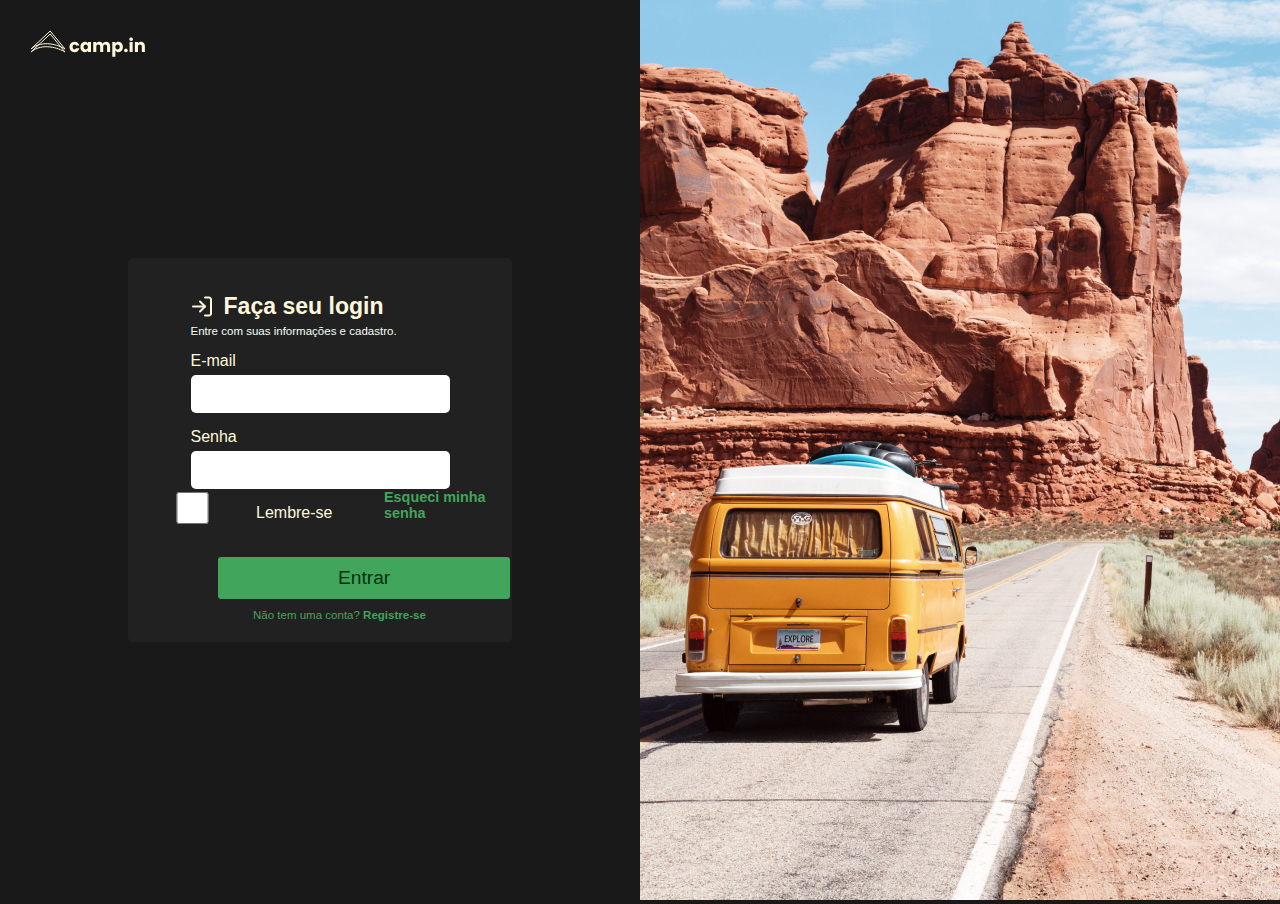
==== web-camp.html @ a1e0b81d "first commit" ====
<!DOCTYPE html>
<html lang="br">

<head>
    <meta charset="UTF-8">
    <meta name="viewport" content="width=device-width, initial-scale=1.0">
    <link rel="stylesheet"
        href="https://fonts.sandbox.google.com/css2?family=Material+Symbols+Rounded:opsz,wght,FILL,GRAD@20..48,100..700,0..1,-50..200" />
    <title>Web-form-css</title>
    <link rel="stylesheet" href="./web-style.css">
</head>


<body>

    <img class="logo" src="/images/logo.svg" alt="Logo">

    <main>
        <div class="quadrado">
            <form action="">
                <div class="input-label">
                    <h1><img src="/images/log-in.svg" alt="log-in">Faça seu login</h1>
                    <p>Entre com suas informações e cadastro.</p>

                    <label for="email">E-mail</label>
                    <input type="email" id="email" name="email">

                    <label for="senha">Senha</label>
                    <input type="password" id="senha" name="senha" maxlength="10">
                </div>
                <div class="checkbox">
                    <input type="checkbox" id="Lembre-se" name="checkbox">
                    <label for="Lembre-se">Lembre-se</label>
                    <a href="http://"><strong>Esqueci minha senha</strong></a>
                </div>

                <button class="button-entrar">Entrar</button>
                <p class="registrar">Não tem uma conta? <strong>Registre-se</strong></p>

            </form>
        </div>

        <div class="carro-img">
            <img src="/images/img-carro2.jpg" alt="Carro">
        </div>

    </main>

</body>

</html>
---- web-style.css ----
body {
    margin: 0px;
    background: #1A1919;
    overflow: hidden;
    box-sizing: border-box;
    padding: 0px;
    font-family: 'Segoe UI', Tahoma, Geneva, Verdana, sans-serif;
    /* overflow hidden: remove o scrool da página */
}

a {
    text-decoration: none;
    font-size: .9rem;
    color: #41A55B;
}

h1,
h2,
h3,
p {
    margin: 0px;
}

.logo {
    margin: 30px;
    position: absolute;
}

h1 {
    display: flex;
    gap: 10px;
    margin-left: -6px;
    align-content: center;
    color: #FFF7DC;
    padding: 5px;
    font-size: clamp(1.2rem, 1.8vw, 3rem);
}

p {
    color: #F4FFF7;
    margin-right: 5px;
    font-size: clamp(.6rem, 0.9vw, 1.9rem);
}

/* focus do formulario precionado #AD8F5D */


.quadrado {
    width: 50%;
    /* margin: 60px; */
    display: grid;
    place-content: center;
}

main {
    height: 100vh;
    width: 100vw;
    display: flex;
}


form {
    background: #212121;
    width: clamp(280px, 30vw, 480px);
    height: clamp(280px, 30vw, 480px);
    border-radius: 5px;

}

input {
    font-size: clamp(.9rem, 1.2vw, 1.5rem);
    padding: 10px 30px;
    border-radius: 5px;
    display: grid;
    border: none;
}


label {
    display: block;
    margin-bottom: 5px;
    margin-top: 10px;
    color: #FFF7DC;
    margin-top: 15px;
}

.input-label {
    margin-top: 30px ;
    display: grid;
    justify-content: center;
}

.checkbox {
    display: grid;
    grid-template-columns: 1fr 1fr 1fr;
}

.button-entrar {
    display: grid;
    align-items: center;
    cursor: pointer;
    background: #41A55B;
    color: #03310D;
    border: none;
    border: ;
    border-radius: 3px;
    font-size: 1.2rem;
    padding: 10px 120px;
    margin: 30px 0px 0px 90px;
    
}

.registrar {
    color: #41A55B;
    margin:10px 0px 30px 125px;
}

.carro-img {
    width: 50%;
}

.carro-img>img {
    width: 100%;
    height: 100%;
    object-fit: cover;
}
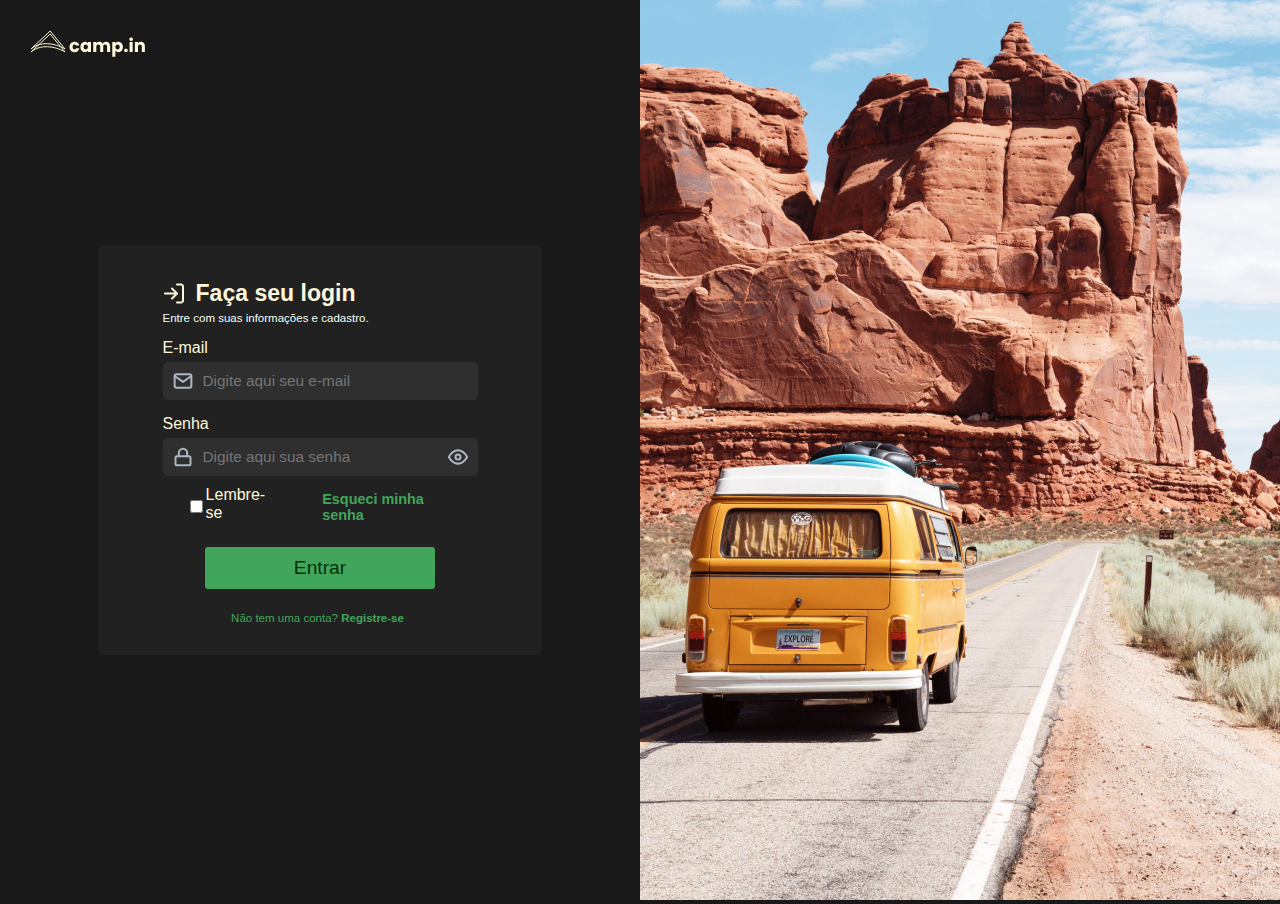
==== commit 26ce2b69: "Finalização dos inputs, e adiconado icons+" ====
--- a/web-camp.html
+++ b/web-camp.html
@@ -16,36 +16,53 @@
     <img class="logo" src="/images/logo.svg" alt="Logo">
 
     <main>
-        <div class="quadrado">
+        <div class="form-container">
             <form action="">
                 <div class="input-label">
                     <h1><img src="/images/log-in.svg" alt="log-in">Faça seu login</h1>
                     <p>Entre com suas informações e cadastro.</p>
 
                     <label for="email">E-mail</label>
-                    <input type="email" id="email" name="email">
+                    <div class="input-group">
+                        <img src="/images/mail.svg" alt="email-icon">
+                        <input type="email" id="email" name="email" placeholder="Digite aqui seu e-mail" required>
+                    </div>
 
-                    <label for="senha">Senha</label>
-                    <input type="password" id="senha" name="senha" maxlength="10">
+                    <label for="password">Senha</label>
+                    <div class="input-group">
+                        <img src="/images/lock.svg" alt="lock-icon">
+                        <input type="password" id="senha" name="passwordx" maxlength="10" placeholder="Digite aqui sua senha" required>
+                        <img src="/images/eye.svg" alt="eye-icon" onclick="showPassword()">
+                    </div>
                 </div>
+
                 <div class="checkbox">
-                    <input type="checkbox" id="Lembre-se" name="checkbox">
-                    <label for="Lembre-se">Lembre-se</label>
+                    <div>
+                        <input type="checkbox" id="Lembre-se" name="checkbox">
+                        <label for="Lembre-se">Lembre-se</label>
+                    </div>
                     <a href="http://"><strong>Esqueci minha senha</strong></a>
                 </div>
 
-                <button class="button-entrar">Entrar</button>
-                <p class="registrar">Não tem uma conta? <strong>Registre-se</strong></p>
+                <button>Entrar</button>
+                <p class="register">Não tem uma conta? <strong><a href="/"></a> Registre-se</strong></p>
 
             </form>
         </div>
 
-        <div class="carro-img">
+        <div class="img-car">
             <img src="/images/img-carro2.jpg" alt="Carro">
         </div>
 
     </main>
 
 </body>
+<!-- <script> 
+    let inputSenha = document.getElementById('senha')
+
+    function showPassword() {
+        inputSenha.type = 'text'
+    }
+</script> -->
 
 </html>--- a/web-style.css
+++ b/web-style.css
@@ -42,10 +42,7 @@
     font-size: clamp(.6rem, 0.9vw, 1.9rem);
 }
 
-/* focus do formulario precionado #AD8F5D */
-
-
-.quadrado {
+.form-container {
     width: 50%;
     /* margin: 60px; */
     display: grid;
@@ -62,17 +59,24 @@
 form {
     background: #212121;
     width: clamp(280px, 30vw, 480px);
-    height: clamp(280px, 30vw, 480px);
+    /* height: clamp(280px, 30vw, 480px); */
     border-radius: 5px;
-
+    padding: 30px;
 }
 
-input {
+.input-label input {
+    background: transparent;
+    color: #fff;
+    width: 100%;
+
     font-size: clamp(.9rem, 1.2vw, 1.5rem);
-    padding: 10px 30px;
-    border-radius: 5px;
     display: grid;
+    
+    padding: 10px 5px;
+    
+    border-radius: 0px 5px 5px 0px;
     border: none;
+    outline: none;
 }
 
 
@@ -85,41 +89,72 @@
 }
 
 .input-label {
-    margin-top: 30px ;
     display: grid;
     justify-content: center;
 }
 
-.checkbox {
-    display: grid;
-    grid-template-columns: 1fr 1fr 1fr;
+.input-group{
+    display: flex;
+    gap: 5px;
+    padding:0px 10px;
+    background: #2F2F2F;
+    border-radius: 5px;
+
 }
 
-.button-entrar {
+.input-group:active{
+    border: 2px solid #41A55B;
+}
+
+.checkbox {
+    display: flex;
+    /* border: 3px solid #41A55B; */
+    width: 70%;
+    justify-content: center;
+    align-items: center;
+    gap: 50px;
+    margin: 10px auto;
+
+}
+
+.checkbox>div{
+    display: inherit;
+    align-items: center;
+}
+
+.checkbox>div>label{
+    margin-top: 0px;
+}
+
+input[type="checkbox"]{
+    display: block;
+}
+
+button {
     display: grid;
     align-items: center;
     cursor: pointer;
     background: #41A55B;
     color: #03310D;
     border: none;
-    border: ;
     border-radius: 3px;
     font-size: 1.2rem;
-    padding: 10px 120px;
-    margin: 30px 0px 0px 90px;
-    
+    width: 60%;
+    padding: 10px;
+    margin: 20px auto;
 }
 
-.registrar {
+.register {
     color: #41A55B;
-    margin:10px 0px 30px 125px;
+    text-align: center;
+
 }
 
-.carro-img {
+.img-car {
     width: 50%;
 }
 
-.carro-img>img {
+.img-car>img {
     width: 100%;
     height: 100%;
     object-fit: cover;
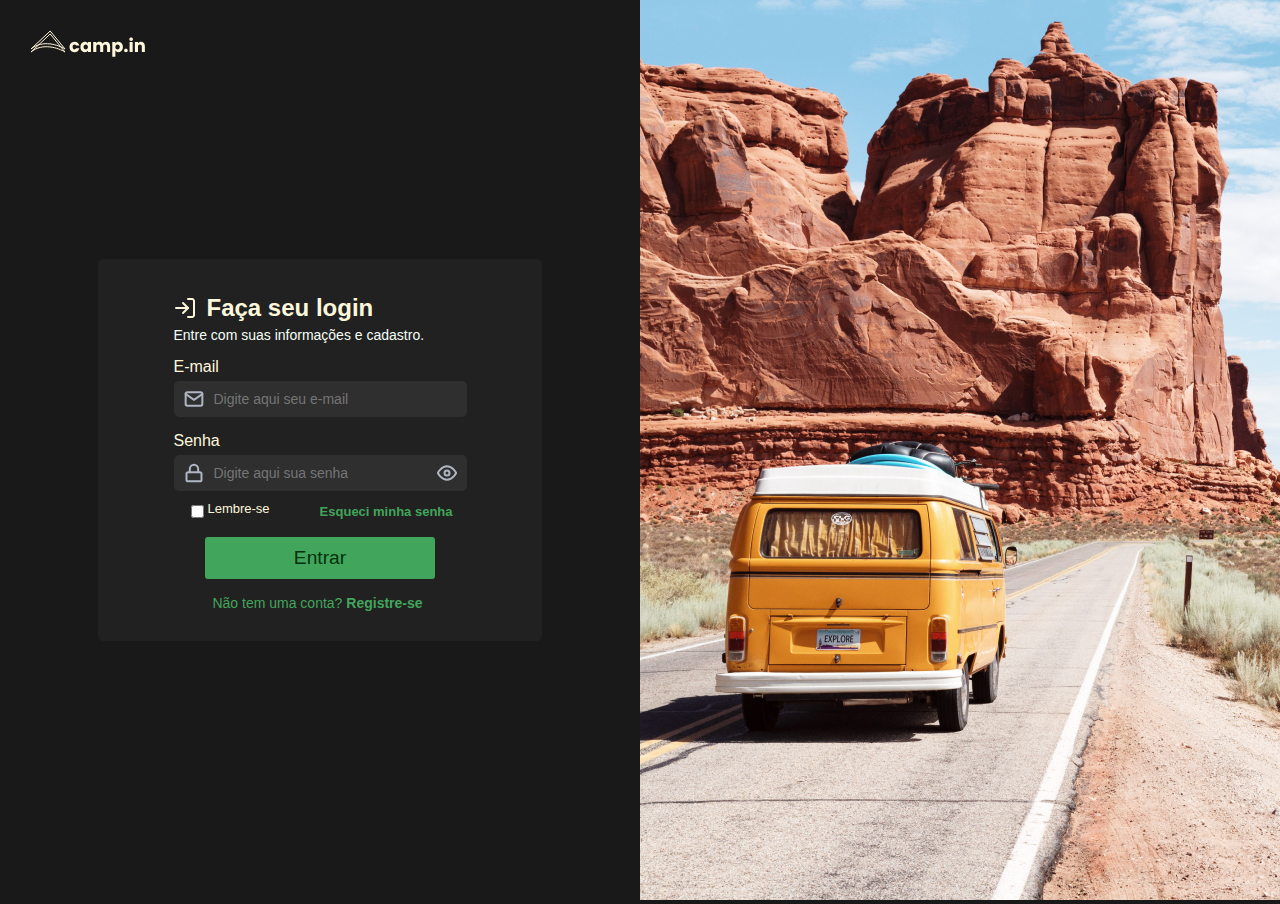
==== commit d23b5759: "Alteração de fontes." ====
--- a/web-camp.html
+++ b/web-camp.html
@@ -31,7 +31,7 @@
                     <label for="password">Senha</label>
                     <div class="input-group">
                         <img src="/images/lock.svg" alt="lock-icon">
-                        <input type="password" id="senha" name="passwordx" maxlength="10" placeholder="Digite aqui sua senha" required>
+                        <input type="password" id="senha" name="password" maxlength="10" placeholder="Digite aqui sua senha" required>
                         <img src="/images/eye.svg" alt="eye-icon" onclick="showPassword()">
                     </div>
                 </div>
--- a/web-style.css
+++ b/web-style.css
@@ -33,13 +33,13 @@
     align-content: center;
     color: #FFF7DC;
     padding: 5px;
-    font-size: clamp(1.2rem, 1.8vw, 3rem);
+    font-size: 24px;
 }
 
 p {
     color: #F4FFF7;
     margin-right: 5px;
-    font-size: clamp(.6rem, 0.9vw, 1.9rem);
+    font-size: 14px;
 }
 
 .form-container {
@@ -69,7 +69,8 @@
     color: #fff;
     width: 100%;
 
-    font-size: clamp(.9rem, 1.2vw, 1.5rem);
+    /* font-size: clamp(.9rem, 1.2vw, 1.5rem); */
+    font-size: 14px;
     display: grid;
     
     padding: 10px 5px;
@@ -93,13 +94,16 @@
     justify-content: center;
 }
 
+.input-label label {
+    font-size: 16px;
+}
+
 .input-group{
     display: flex;
     gap: 5px;
     padding:0px 10px;
     background: #2F2F2F;
     border-radius: 5px;
-
 }
 
 .input-group:active{
@@ -124,6 +128,11 @@
 
 .checkbox>div>label{
     margin-top: 0px;
+    font-size: 13px;
+}
+
+.checkbox>a>strong {
+    font-size: 13px;
 }
 
 input[type="checkbox"]{
@@ -141,13 +150,12 @@
     font-size: 1.2rem;
     width: 60%;
     padding: 10px;
-    margin: 20px auto;
+    margin: 16px auto;
 }
 
 .register {
     color: #41A55B;
     text-align: center;
-
 }
 
 .img-car {
@@ -158,4 +166,5 @@
     width: 100%;
     height: 100%;
     object-fit: cover;
+    object-position: left;
 }